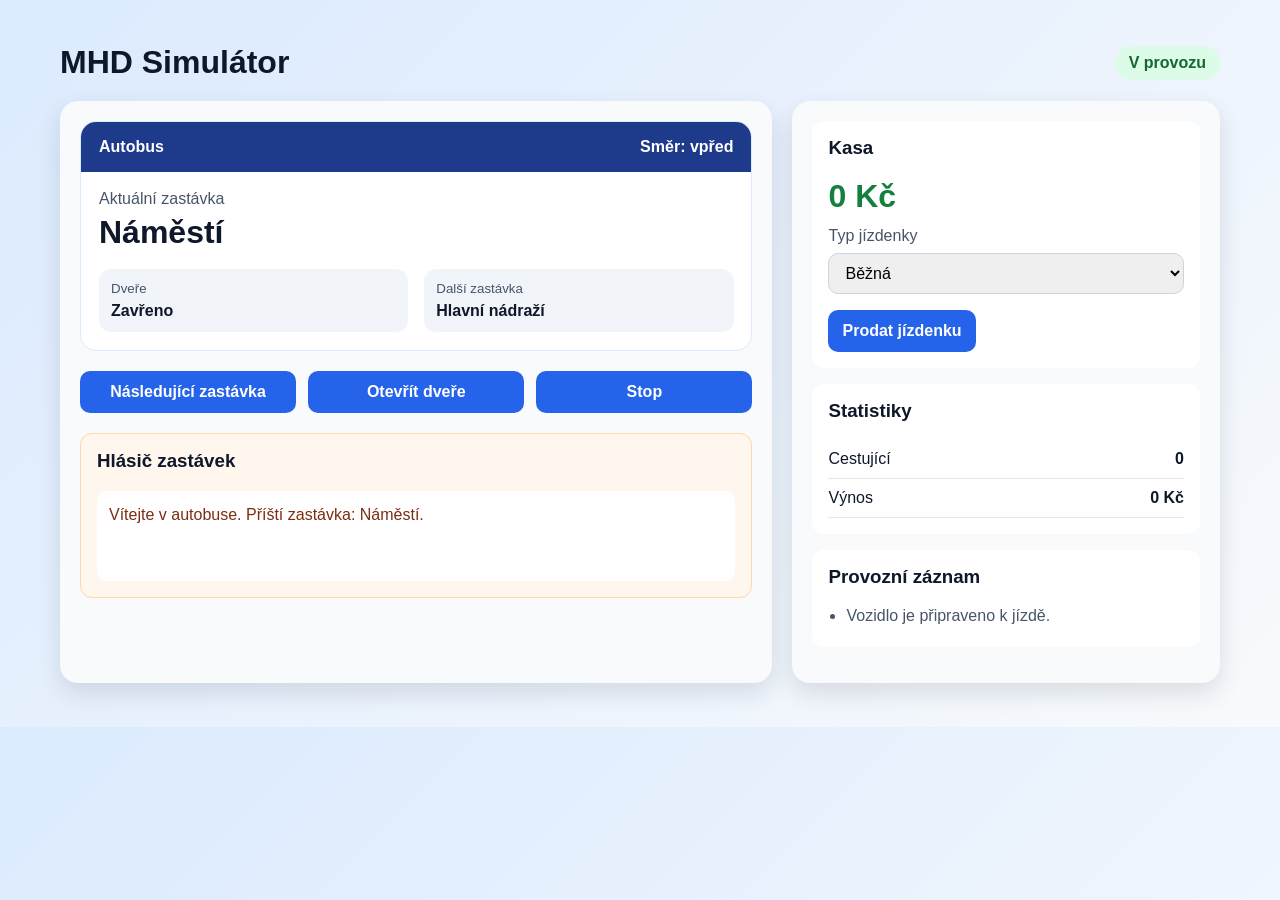
==== web_app/index.html @ c3779dc4 "Add Python desktop simulator and web-based MHD simulator with route, announcer, and cashier logic." ====
<!DOCTYPE html>
<html lang="cs">
  <head>
    <meta charset="UTF-8" />
    <meta name="viewport" content="width=device-width, initial-scale=1.0" />
    <title>MHD Simulátor</title>
    <link rel="stylesheet" href="styles.css" />
  </head>
  <body>
    <div class="app">
      <header class="topbar">
        <h1>MHD Simulátor</h1>
        <div class="status-pill" id="routeStatus">V provozu</div>
      </header>

      <main class="layout">
        <section class="panel main-panel">
          <div class="bus-card">
            <div class="bus-header">
              <span>Autobus</span>
              <span id="directionBadge">Směr: vpřed</span>
            </div>

            <div class="bus-body">
              <div class="route-display">
                <label>Aktuální zastávka</label>
                <h2 id="currentStop">Náměstí</h2>
              </div>

              <div class="info-row">
                <div>
                  <small>Dveře</small>
                  <strong id="doorsState">Zavřeno</strong>
                </div>
                <div>
                  <small>Další zastávka</small>
                  <strong id="nextStop">Hlavní nádraží</strong>
                </div>
              </div>
            </div>
          </div>

          <div class="controls">
            <button id="nextStopBtn">Následující zastávka</button>
            <button id="doorBtn">Otevřít dveře</button>
            <button id="toggleRunBtn">Stop</button>
          </div>

          <div class="announcer">
            <h3>Hlásič zastávek</h3>
            <div id="announcerText">
              Vítejte v autobuse. Příští zastávka: Náměstí.
            </div>
          </div>
        </section>

        <aside class="panel side-panel">
          <div class="cash-box">
            <h3>Kasa</h3>
            <div class="money" id="cashValue">0 Kč</div>

            <div class="ticket-selector">
              <label for="ticketType">Typ jízdenky</label>
              <select id="ticketType">
                <option value="normal">Běžná</option>
                <option value="student">Student</option>
                <option value="monthly">Měsíční</option>
              </select>
            </div>

            <button id="sellTicketBtn">Prodat jízdenku</button>
          </div>

          <div class="stats-box">
            <h3>Statistiky</h3>
            <div class="stat-item">
              <span>Cestující</span>
              <strong id="passengerCount">0</strong>
            </div>
            <div class="stat-item">
              <span>Výnos</span>
              <strong id="revenue">0 Kč</strong>
            </div>
          </div>

          <div class="log-box">
            <h3>Provozní záznam</h3>
            <ul id="logList"></ul>
          </div>
        </aside>
      </main>
    </div>

    <script src="app.js"></script>
  </body>
</html>
---- web_app/styles.css ----
* {
  box-sizing: border-box;
}

:root {
  --bg: #e2e8f0;
  --panel: #f8fafc;
  --card: #ffffff;
  --primary: #2563eb;
  --primary-dark: #1d4ed8;
  --success: #15803d;
  --warning: #f59e0b;
  --text: #0f172a;
  --muted: #475569;
  --shadow: 0 10px 25px rgba(15, 23, 42, 0.12);
}

body {
  margin: 0;
  font-family: Arial, sans-serif;
  background: linear-gradient(135deg, #dbeafe, #f8fafc);
  color: var(--text);
}

button,
select {
  font: inherit;
}

.app {
  max-width: 1200px;
  margin: 24px auto;
  padding: 20px;
}

.topbar {
  display: flex;
  justify-content: space-between;
  align-items: center;
  margin-bottom: 20px;
}

.topbar h1 {
  margin: 0;
  font-size: 2rem;
}

.status-pill {
  background: #dcfce7;
  color: #166534;
  border-radius: 999px;
  padding: 8px 14px;
  font-weight: bold;
}

.layout {
  display: grid;
  grid-template-columns: 1.5fr 0.9fr;
  gap: 20px;
}

.panel {
  background: var(--panel);
  border-radius: 18px;
  box-shadow: var(--shadow);
  padding: 20px;
}

.bus-card {
  background: var(--card);
  border-radius: 16px;
  overflow: hidden;
  border: 1px solid #dbeafe;
}

.bus-header,
.info-row {
  display: flex;
  justify-content: space-between;
  align-items: center;
}

.bus-header {
  background: #1e3a8a;
  color: white;
  padding: 16px 18px;
  font-weight: bold;
}

.bus-body {
  padding: 18px;
}

.route-display {
  margin-bottom: 18px;
}

.route-display label,
.info-row small {
  color: var(--muted);
  display: block;
  margin-bottom: 6px;
}

.route-display h2 {
  font-size: 2rem;
  margin: 0;
}

.info-row {
  gap: 16px;
}

.info-row > div {
  flex: 1;
  background: #f1f5f9;
  border-radius: 12px;
  padding: 12px;
}

.controls {
  display: grid;
  grid-template-columns: repeat(3, 1fr);
  gap: 12px;
  margin-top: 20px;
}

button {
  border: none;
  border-radius: 10px;
  padding: 12px 14px;
  background: var(--primary);
  color: white;
  font-weight: bold;
  cursor: pointer;
  transition: 0.2s ease;
}

button:hover {
  background: var(--primary-dark);
}

.announcer {
  margin-top: 20px;
  background: #fff7ed;
  border: 1px solid #fed7aa;
  border-radius: 12px;
  padding: 16px;
}

.announcer h3,
.cash-box h3,
.stats-box h3,
.log-box h3 {
  margin-top: 0;
}

#announcerText {
  background: white;
  border-radius: 10px;
  padding: 12px;
  color: #7c2d12;
  line-height: 1.5;
  min-height: 90px;
}

.cash-box,
.stats-box,
.log-box {
  background: white;
  border-radius: 12px;
  padding: 16px;
  margin-bottom: 16px;
}

.money {
  font-size: 2rem;
  font-weight: bold;
  color: var(--success);
  margin-bottom: 12px;
}

.ticket-selector {
  margin: 10px 0 16px;
}

.ticket-selector label {
  display: block;
  margin-bottom: 8px;
  color: var(--muted);
}

select {
  width: 100%;
  padding: 10px 12px;
  border-radius: 10px;
  border: 1px solid #cbd5e1;
}

.stat-item {
  display: flex;
  justify-content: space-between;
  align-items: center;
  padding: 10px 0;
  border-bottom: 1px solid #e2e8f0;
}

.log-box ul {
  margin: 0;
  padding-left: 18px;
  color: var(--muted);
}

.log-box li {
  margin-bottom: 6px;
}

@media (max-width: 880px) {
  .layout {
    grid-template-columns: 1fr;
  }

  .controls {
    grid-template-columns: 1fr;
  }
}
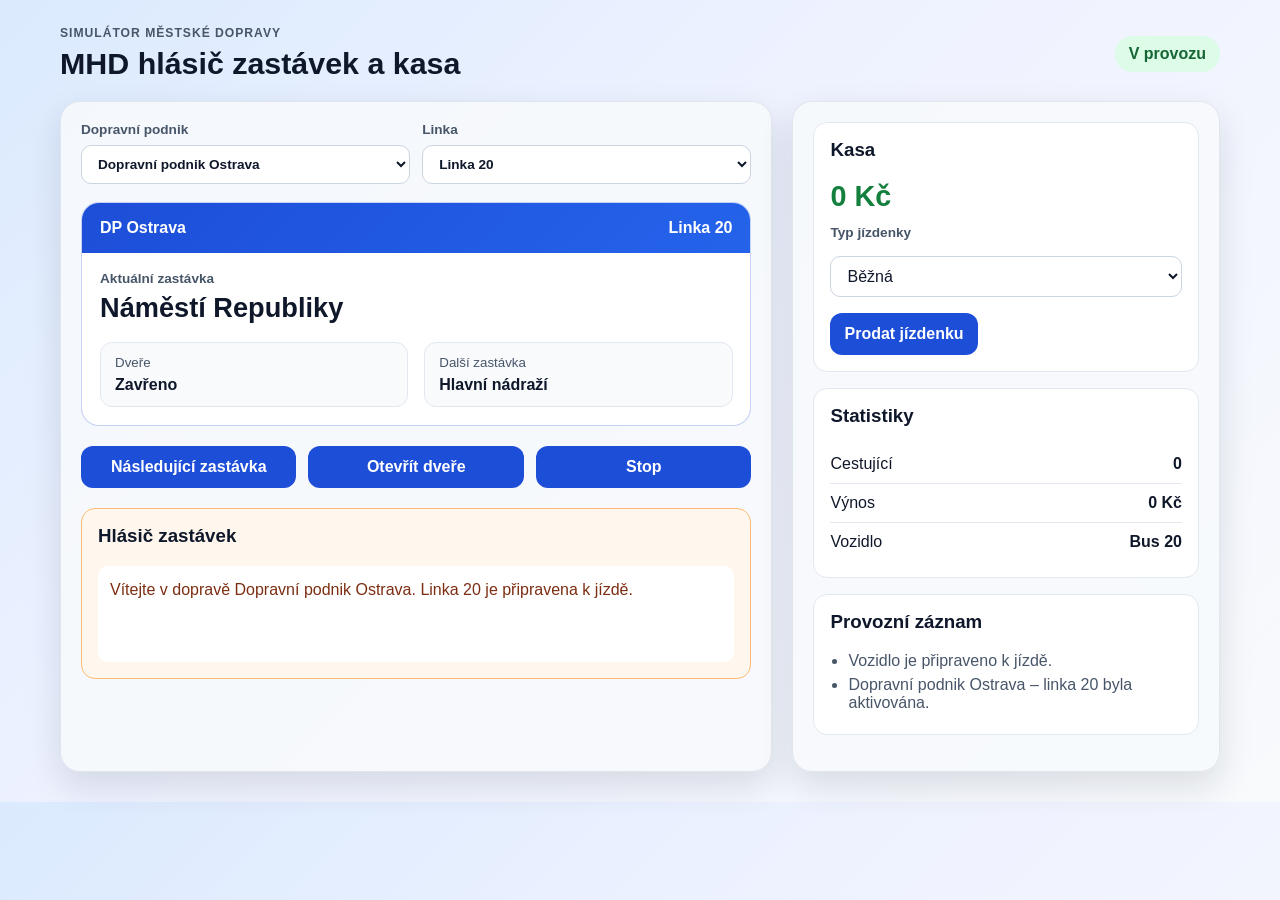
==== commit bbc1ca84: "Upgrade the MHD simulator with realistic Czech operator data and route selection." ====
--- a/web_app/index.html
+++ b/web_app/index.html
@@ -3,28 +3,42 @@
   <head>
     <meta charset="UTF-8" />
     <meta name="viewport" content="width=device-width, initial-scale=1.0" />
-    <title>MHD Simulátor</title>
+    <title>MHD Simulátor – skutečné dopravní podniky</title>
     <link rel="stylesheet" href="styles.css" />
   </head>
   <body>
-    <div class="app">
+    <div class="app-shell">
       <header class="topbar">
-        <h1>MHD Simulátor</h1>
+        <div>
+          <p class="eyebrow">Simulátor městské dopravy</p>
+          <h1>MHD hlásič zastávek a kasa</h1>
+        </div>
         <div class="status-pill" id="routeStatus">V provozu</div>
       </header>
 
       <main class="layout">
         <section class="panel main-panel">
-          <div class="bus-card">
+          <div class="controls-grid">
+            <label>
+              Dopravní podnik
+              <select id="operatorSelect"></select>
+            </label>
+            <label>
+              Linka
+              <select id="routeSelect"></select>
+            </label>
+          </div>
+
+          <div class="bus-card" id="busCard">
             <div class="bus-header">
-              <span>Autobus</span>
-              <span id="directionBadge">Směr: vpřed</span>
+              <span id="operatorBadge">DP Ostrava</span>
+              <span id="routeBadge">Linka 20</span>
             </div>
 
             <div class="bus-body">
               <div class="route-display">
                 <label>Aktuální zastávka</label>
-                <h2 id="currentStop">Náměstí</h2>
+                <h2 id="currentStop">Náměstí Republiky</h2>
               </div>
 
               <div class="info-row">
@@ -49,7 +63,7 @@
           <div class="announcer">
             <h3>Hlásič zastávek</h3>
             <div id="announcerText">
-              Vítejte v autobuse. Příští zastávka: Náměstí.
+              Vítejte v autobuse. Příští zastávka: Náměstí Republiky.
             </div>
           </div>
         </section>
@@ -65,6 +79,7 @@
                 <option value="normal">Běžná</option>
                 <option value="student">Student</option>
                 <option value="monthly">Měsíční</option>
+                <option value="reduced">Zlevněná</option>
               </select>
             </div>
 
@@ -81,6 +96,10 @@
               <span>Výnos</span>
               <strong id="revenue">0 Kč</strong>
             </div>
+            <div class="stat-item">
+              <span>Vozidlo</span>
+              <strong id="vehicleName">Bus 20</strong>
+            </div>
           </div>
 
           <div class="log-box">
--- a/web_app/styles.css
+++ b/web_app/styles.css
@@ -3,23 +3,24 @@
 }
 
 :root {
-  --bg: #e2e8f0;
+  --bg: #edf3fb;
   --panel: #f8fafc;
   --card: #ffffff;
-  --primary: #2563eb;
-  --primary-dark: #1d4ed8;
+  --primary: #1d4ed8;
+  --primary-dark: #1e3a8a;
   --success: #15803d;
-  --warning: #f59e0b;
+  --warning: #c2410c;
   --text: #0f172a;
   --muted: #475569;
-  --shadow: 0 10px 25px rgba(15, 23, 42, 0.12);
+  --shadow: 0 14px 34px rgba(15, 23, 42, 0.12);
+  --border: #dbeafe;
 }
 
 body {
   margin: 0;
+  background: linear-gradient(135deg, #dbeafe, #eef2ff 42%, #f8fafc 100%);
+  color: var(--text);
   font-family: Arial, sans-serif;
-  background: linear-gradient(135deg, #dbeafe, #f8fafc);
-  color: var(--text);
 }
 
 button,
@@ -27,30 +28,40 @@
   font: inherit;
 }
 
-.app {
+.app-shell {
   max-width: 1200px;
-  margin: 24px auto;
-  padding: 20px;
+  margin: 0 auto;
+  padding: 26px 20px 30px;
 }
 
 .topbar {
   display: flex;
   justify-content: space-between;
   align-items: center;
+  gap: 16px;
   margin-bottom: 20px;
 }
 
+.eyebrow {
+  margin: 0 0 6px;
+  text-transform: uppercase;
+  letter-spacing: 0.08em;
+  color: var(--muted);
+  font-size: 0.76rem;
+  font-weight: 700;
+}
+
 .topbar h1 {
   margin: 0;
-  font-size: 2rem;
+  font-size: clamp(1.9rem, 2vw, 2.5rem);
 }
 
 .status-pill {
+  border-radius: 999px;
   background: #dcfce7;
   color: #166534;
-  border-radius: 999px;
-  padding: 8px 14px;
-  font-weight: bold;
+  font-weight: 700;
+  padding: 9px 14px;
 }
 
 .layout {
@@ -60,31 +71,80 @@
 }
 
 .panel {
-  background: var(--panel);
-  border-radius: 18px;
+  background: rgba(248, 250, 252, 0.88);
+  border: 1px solid rgba(148, 163, 184, 0.22);
+  border-radius: 20px;
   box-shadow: var(--shadow);
   padding: 20px;
 }
 
+.controls-grid {
+  display: grid;
+  grid-template-columns: repeat(2, minmax(180px, 1fr));
+  gap: 12px;
+  margin-bottom: 18px;
+}
+
+label {
+  display: block;
+  color: var(--muted);
+  font-weight: 700;
+  font-size: 0.85rem;
+}
+
+select {
+  width: 100%;
+  margin-top: 8px;
+  background: white;
+  border: 1px solid #cbd5e1;
+  border-radius: 10px;
+  padding: 10px 12px;
+  color: var(--text);
+}
+
 .bus-card {
   background: var(--card);
-  border-radius: 16px;
+  border: 1px solid var(--border);
+  border-radius: 18px;
   overflow: hidden;
-  border: 1px solid #dbeafe;
-}
-
-.bus-header,
-.info-row {
+}
+
+.bus-card[data-operator='ostrava'] {
+  border-color: rgba(29, 78, 216, 0.25);
+}
+
+.bus-card[data-operator='usti'] {
+  border-color: rgba(255, 136, 0, 0.25);
+}
+
+.bus-card[data-operator='decin'] {
+  border-color: rgba(22, 163, 74, 0.25);
+}
+
+.bus-card[data-operator='liberec'] {
+  border-color: rgba(168, 85, 247, 0.25);
+}
+
+.bus-header {
   display: flex;
   justify-content: space-between;
   align-items: center;
-}
-
-.bus-header {
-  background: #1e3a8a;
+  background: linear-gradient(135deg, #1d4ed8, #2563eb);
   color: white;
+  font-weight: 700;
   padding: 16px 18px;
-  font-weight: bold;
+}
+
+.bus-card[data-operator='usti'] .bus-header {
+  background: linear-gradient(135deg, #f59e0b, #f97316);
+}
+
+.bus-card[data-operator='decin'] .bus-header {
+  background: linear-gradient(135deg, #16a34a, #22c55e);
+}
+
+.bus-card[data-operator='liberec'] .bus-header {
+  background: linear-gradient(135deg, #7c3aed, #9333ea);
 }
 
 .bus-body {
@@ -103,49 +163,52 @@
 }
 
 .route-display h2 {
-  font-size: 2rem;
-  margin: 0;
+  margin: 0;
+  font-size: clamp(1.7rem, 2vw, 2.3rem);
 }
 
 .info-row {
+  display: flex;
   gap: 16px;
 }
 
 .info-row > div {
   flex: 1;
-  background: #f1f5f9;
+  background: #f8fafc;
+  border: 1px solid #e2e8f0;
   border-radius: 12px;
-  padding: 12px;
+  padding: 12px 14px;
 }
 
 .controls {
   display: grid;
-  grid-template-columns: repeat(3, 1fr);
+  grid-template-columns: repeat(3, minmax(120px, 1fr));
   gap: 12px;
   margin-top: 20px;
 }
 
 button {
   border: none;
-  border-radius: 10px;
-  padding: 12px 14px;
+  border-radius: 12px;
   background: var(--primary);
   color: white;
-  font-weight: bold;
+  font-weight: 700;
+  padding: 12px 14px;
   cursor: pointer;
-  transition: 0.2s ease;
+  transition: transform 0.15s ease, filter 0.15s ease;
 }
 
 button:hover {
-  background: var(--primary-dark);
+  transform: translateY(-1px);
+  filter: brightness(1.05);
 }
 
 .announcer {
+  background: #fff7ed;
+  border: 1px solid #fdba74;
+  border-radius: 14px;
+  padding: 16px;
   margin-top: 20px;
-  background: #fff7ed;
-  border: 1px solid #fed7aa;
-  border-radius: 12px;
-  padding: 16px;
 }
 
 .announcer h3,
@@ -158,24 +221,25 @@
 #announcerText {
   background: white;
   border-radius: 10px;
+  min-height: 96px;
   padding: 12px;
   color: #7c2d12;
-  line-height: 1.5;
-  min-height: 90px;
+  line-height: 1.52;
 }
 
 .cash-box,
 .stats-box,
 .log-box {
   background: white;
-  border-radius: 12px;
+  border: 1px solid #e2e8f0;
+  border-radius: 14px;
   padding: 16px;
   margin-bottom: 16px;
 }
 
 .money {
-  font-size: 2rem;
-  font-weight: bold;
+  font-size: clamp(1.8rem, 2vw, 2.4rem);
+  font-weight: 800;
   color: var(--success);
   margin-bottom: 12px;
 }
@@ -187,14 +251,6 @@
 .ticket-selector label {
   display: block;
   margin-bottom: 8px;
-  color: var(--muted);
-}
-
-select {
-  width: 100%;
-  padding: 10px 12px;
-  border-radius: 10px;
-  border: 1px solid #cbd5e1;
 }
 
 .stat-item {
@@ -205,6 +261,10 @@
   border-bottom: 1px solid #e2e8f0;
 }
 
+.stat-item:last-child {
+  border-bottom: none;
+}
+
 .log-box ul {
   margin: 0;
   padding-left: 18px;
@@ -215,7 +275,7 @@
   margin-bottom: 6px;
 }
 
-@media (max-width: 880px) {
+@media (max-width: 900px) {
   .layout {
     grid-template-columns: 1fr;
   }
@@ -223,4 +283,8 @@
   .controls {
     grid-template-columns: 1fr;
   }
-}
+
+  .controls-grid {
+    grid-template-columns: 1fr;
+  }
+}
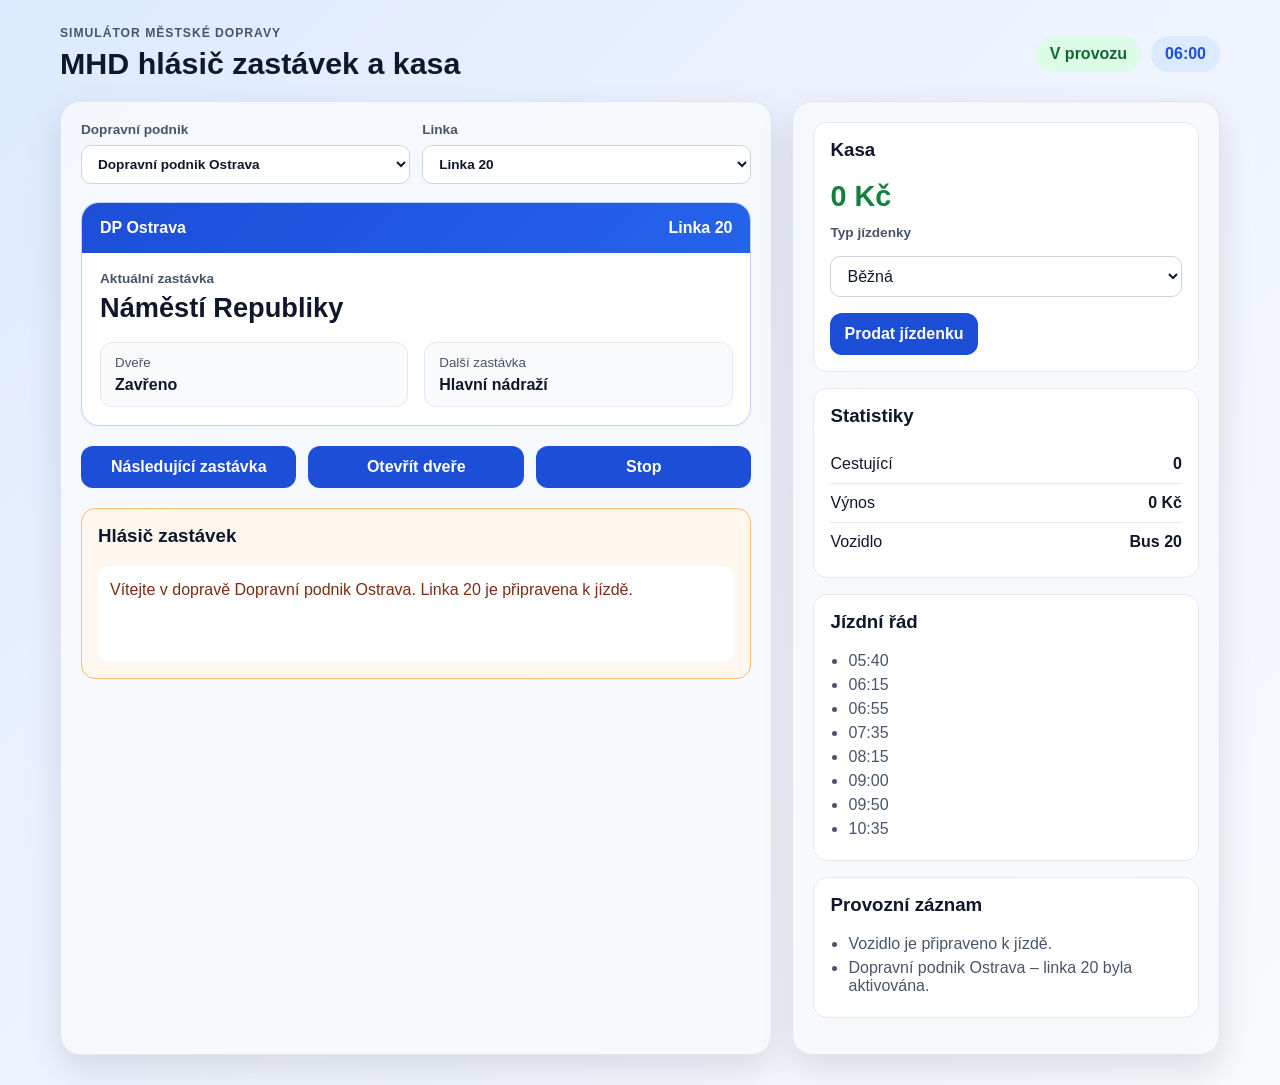
==== commit 855c2ba8: "Add ARRIVA MORAVA and a real timetable/time system to the MHD simulator." ====
--- a/web_app/index.html
+++ b/web_app/index.html
@@ -3,7 +3,7 @@
   <head>
     <meta charset="UTF-8" />
     <meta name="viewport" content="width=device-width, initial-scale=1.0" />
-    <title>MHD Simulátor – skutečné dopravní podniky</title>
+    <title>MHD Simulátor – dopravní podniky</title>
     <link rel="stylesheet" href="styles.css" />
   </head>
   <body>
@@ -13,7 +13,10 @@
           <p class="eyebrow">Simulátor městské dopravy</p>
           <h1>MHD hlásič zastávek a kasa</h1>
         </div>
-        <div class="status-pill" id="routeStatus">V provozu</div>
+        <div class="topbar-meta">
+          <div class="status-pill" id="routeStatus">V provozu</div>
+          <div class="time-pill" id="clockDisplay">06:00</div>
+        </div>
       </header>
 
       <main class="layout">
@@ -102,6 +105,11 @@
             </div>
           </div>
 
+          <div class="schedule-box">
+            <h3>Jízdní řád</h3>
+            <ul id="scheduleList"></ul>
+          </div>
+
           <div class="log-box">
             <h3>Provozní záznam</h3>
             <ul id="logList"></ul>
--- a/web_app/styles.css
+++ b/web_app/styles.css
@@ -42,6 +42,12 @@
   margin-bottom: 20px;
 }
 
+.topbar-meta {
+  display: flex;
+  align-items: center;
+  gap: 10px;
+}
+
 .eyebrow {
   margin: 0 0 6px;
   text-transform: uppercase;
@@ -56,12 +62,21 @@
   font-size: clamp(1.9rem, 2vw, 2.5rem);
 }
 
+.status-pill,
+.time-pill {
+  border-radius: 999px;
+  font-weight: 700;
+  padding: 9px 14px;
+}
+
 .status-pill {
-  border-radius: 999px;
   background: #dcfce7;
   color: #166534;
-  font-weight: 700;
-  padding: 9px 14px;
+}
+
+.time-pill {
+  background: #dbeafe;
+  color: #1d4ed8;
 }
 
 .layout {
@@ -125,6 +140,10 @@
   border-color: rgba(168, 85, 247, 0.25);
 }
 
+.bus-card[data-operator='arriva'] {
+  border-color: rgba(239, 68, 68, 0.25);
+}
+
 .bus-header {
   display: flex;
   justify-content: space-between;
@@ -145,6 +164,10 @@
 
 .bus-card[data-operator='liberec'] .bus-header {
   background: linear-gradient(135deg, #7c3aed, #9333ea);
+}
+
+.bus-card[data-operator='arriva'] .bus-header {
+  background: linear-gradient(135deg, #dc2626, #ef4444);
 }
 
 .bus-body {
@@ -214,6 +237,7 @@
 .announcer h3,
 .cash-box h3,
 .stats-box h3,
+.schedule-box h3,
 .log-box h3 {
   margin-top: 0;
 }
@@ -229,6 +253,7 @@
 
 .cash-box,
 .stats-box,
+.schedule-box,
 .log-box {
   background: white;
   border: 1px solid #e2e8f0;
@@ -265,12 +290,14 @@
   border-bottom: none;
 }
 
+.schedule-box ul,
 .log-box ul {
   margin: 0;
   padding-left: 18px;
   color: var(--muted);
 }
 
+.schedule-box li,
 .log-box li {
   margin-bottom: 6px;
 }
